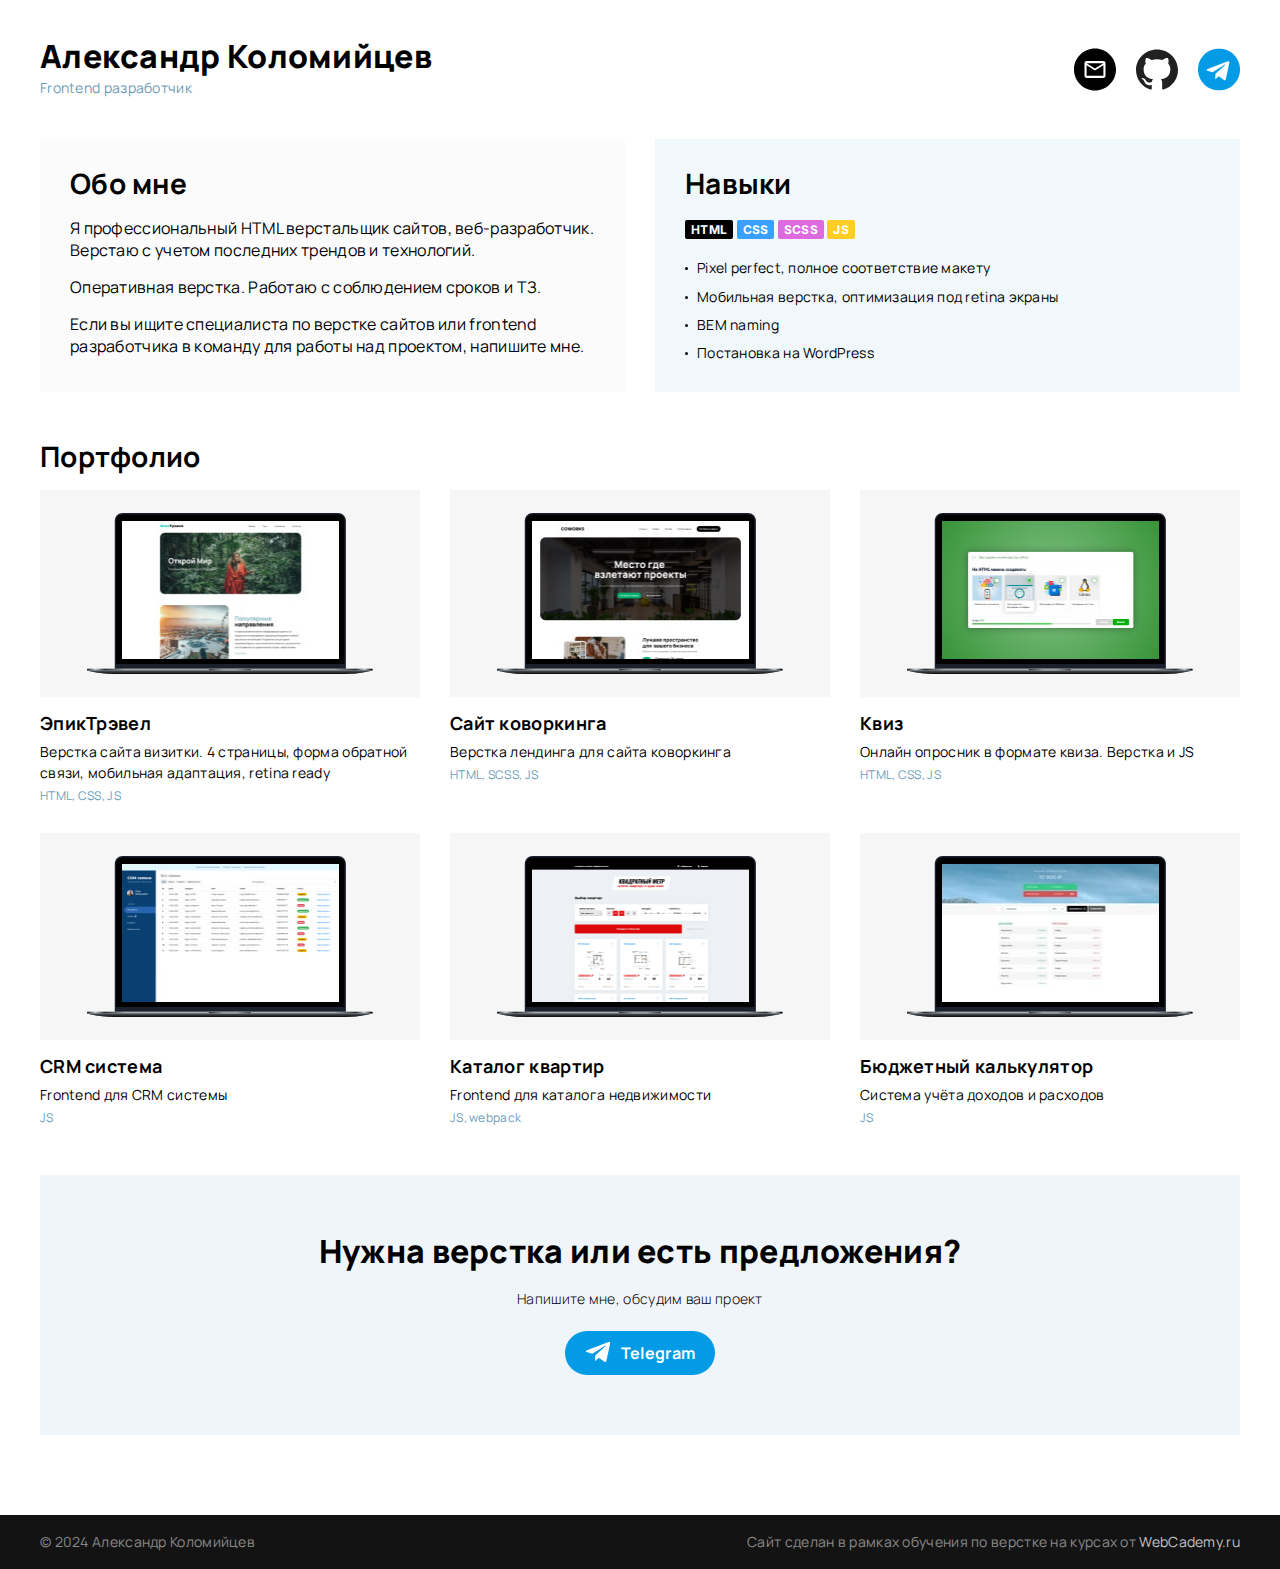
==== portfolio/index.html @ 0c03bd49 "Portfolio" ====
<!DOCTYPE html>
<html lang="ru">

<head>
    <meta charset="UTF-8">
    <meta name="viewport" content="width=device-width, initial-scale=1.0">
    <title>Портфолио Александр Коломийцев Frontend разработчик</title>
    <link type="image/x-icon" rel="shortcut icon" href="./img/favicons/favicons/icons/favicon-16x16.png">
    <link rel="stylesheet" href="./js/fancybox/fancybox.css">
    <link rel="stylesheet" href="./css/main.css">
</head>

<body class="sticky-footer">
    <header class="header">
        <div class="container">
            <div class="header__row">
                <div class="header__logo">
                    <a href="https://github.com/Alex-nzn">
                        <h1 class="header__logo-title title-h2">Александр Коломийцев</h1>
                        <div class="header__logo-link">Frontend разработчик</div>
                    </a>
                </div>
                <div class="header__socials">
                    <a href="mailto:xzczzc@inbox.ru"> <img src="./img/socials/email.svg" alt="Email"> </a>
                    <a href="https://github.com/Alex-nzn"> <img src="./img/socials/github.svg" alt="Github"> </a>
                    <a href="https://t.me/alex_nzn" target="_blank"> <img src="./img/socials/telegram.svg"
                            alt="Telegram"> </a>
                </div>
            </div>
        </div>
    </header>

    <main class="main">

        <div class="about">
            <div class="container">
                <div class="about__row">
                    <div class="about__block">
                        <h3 class="title-h3">Обо мне</h3>
                        <p>Я профессиональный HTML верстальщик сайтов, веб-разработчик. Верстаю с учетом последних
                            трендов и
                            технологий.</p>
                        <p>Оперативная верстка. Работаю с соблюдением сроков и ТЗ.</p>
                        <p>Если вы ищите специалиста по верстке сайтов или frontend разработчика в команду для работы
                            над
                            проектом, напишите мне.</p>
                    </div>
                    <div class="about__block about__block--list">
                        <h3 class="title-h3">Навыки</h3>
                        <div class="about__skills-colors">
                            <span class="about__skills-black">HTML</span>
                            <span class="about__skills-blue">CSS</span>
                            <span class="about__skills-pink">SCSS</span>
                            <span class="about__skills-yellow">JS</span>
                        </div>
                        <ul class="about__skills-list">
                            <li>
                                <p>Pixel perfect, полное соответствие макету</p>
                            </li>
                            <li>
                                <p>Мобильная верстка, оптимизация под retina экраны</p>
                            </li>
                            <li>
                                <p>BEM naming</p>
                            </li>
                            <li>
                                <p>Постановка на WordPress</p>
                            </li>
                        </ul>
                    </div>
                </div>
            </div>
        </div>

        <div class="portfolio">
            <div class="container">
                <h3 class="title-h3">Портфолио</h3>
                <div class="portfolio__wrapper">

                    <article class="portfolio__item" data-fancybox="album" data-src="#epic-travel">
                        <div class="portfolio__item-img" data-action="1">
                            <img class="frame__large" src="./img/projects/laptop.svg" alt="Laptop">
                            <img class="img__large" src="./img/projects/epic.jpg" srcset="./img/projects/epic@2x.jpg 2x"
                                alt="Epic">
                        </div>
                        <div class="portfolio__item-text">
                            <div class="text__title">ЭпикТрэвел</div>
                            <div class="text__desc">Верстка сайта визитки. 4 страницы, форма обратной связи,
                                мобильная адаптация, retina ready</div>
                            <a href="#!" class="link">HTML, CSS, JS</a>
                        </div>
                    </article>

                    <article class="portfolio__item" data-fancybox="album" data-src="#coworks">
                        <div class="portfolio__item-img" data-action="2">
                            <img class="frame__large" src="./img/projects/laptop.svg" alt="Laptop">
                            <img class="img__large" src="./img/projects/coworks.jpg"
                                srcset="./img/projects/coworks@2x.jpg 2x" alt="Coworks">
                        </div>
                        <div class="portfolio__item-text">
                            <div class="text__title">Сайт коворкинга</div>
                            <div class="text__desc">Верстка лендинга для сайта коворкинга</div>
                            <a href="#!" class="link">HTML, SCSS, JS</a>
                        </div>
                    </article>

                    <article class="portfolio__item" data-fancybox="album" data-src="#quiz">
                        <div class="portfolio__item-img">
                            <img class="frame__large" src="./img/projects/laptop.svg" alt="Laptop">
                            <img class="img__large" src="./img/projects/quiz.jpg" srcset="./img/projects/quiz@2x.jpg 2x"
                                alt="Quiz">
                        </div>
                        <div class="portfolio__item-text">
                            <div class="text__title">Квиз</div>
                            <div class="text__desc">Онлайн опросник в формате квиза. Верстка и JS</div>
                            <a href="#!" class="link">HTML, CSS, JS</a>
                        </div>
                    </article>

                    <article class="portfolio__item" data-fancybox="album" data-src="#crm">
                        <div class="portfolio__item-img">
                            <img class="frame__large" src="./img/projects/laptop.svg" alt="Laptop">
                            <img class="img__large" src="./img/projects/crm.jpg" srcset="./img/projects/crm@2x.jpg 2x"
                                alt="Crm">
                        </div>
                        <div class="portfolio__item-text">
                            <div class="text__title">CRM система</div>
                            <div class="text__desc">Frontend для CRM системы</div>
                            <a href="#!" class="link">JS</a>
                        </div>
                    </article>

                    <article class="portfolio__item" data-fancybox="album" data-src="#spa">
                        <div class="portfolio__item-img">
                            <img class="frame__large" src="./img/projects/laptop.svg" alt="Laptop">
                            <img class="img__large" src="./img/projects/spa.jpg" srcset="./img/projects/spa@2x.jpg 2x"
                                alt="Spa">
                        </div>
                        <div class="portfolio__item-text">
                            <div class="text__title">Каталог квартир</div>
                            <div class="text__desc">Frontend для каталога недвижимости</div>
                            <a href="#!" class="link">JS, webpack</a>
                        </div>
                    </article>

                    <article class="portfolio__item" data-fancybox="album" data-src="#budget-calculator">
                        <div class="portfolio__item-img">
                            <img class="frame__large" src="./img/projects/laptop.svg" alt="Laptop">
                            <img class="img__large" src="./img/projects/budget-calculator.jpg"
                                srcset="./img/projects/budget-calculator@2x.jpg 2x" alt="Budget-calculator">
                        </div>
                        <div class="portfolio__item-text">
                            <div class="text__title">Бюджетный калькулятор</div>
                            <div class="text__desc">Система учёта доходов и расходов</div>
                            <a href="#!" class="link">JS</a>
                        </div>
                    </article>

                    <!-- <article class="portfolio__item" data-fancybox data-src="#crm-react">
                        <div class="portfolio__item-img">
                            <img class="frame__large" src="./img/projects/laptop.svg" alt="Laptop">
                            <img class="img__large" src="./img/projects/crm.jpg" srcset="./img/projects/crm@2x.jpg 2x"
                                alt="Crm">
                            <img class="img__large  img__large--react-logo-home" src="./img/icons/react-logo.svg"
                                alt="React">
                        </div>
                        <div class="portfolio__item-text">
                            <div class="text__title">CRM система</div>
                            <div class="text__desc">Frontend для CRM системы</div>
                            <a href="#!" class="link">JS</a>
                        </div>
                    </article> -->
                </div>
            </div>
        </div>

        <div class="cta">
            <div class="container">
                <div class="cta__content">
                    <h2 class="title-h2">Нужна верстка или есть предложения?</h2>
                    <div class="cta__content-text">Напишите мне, обсудим ваш проект</div>
                    <a href="https://t.me/alex_nzn" class="cta__content-btn" target="_blank"><img
                            src="./img/icons/telegram.svg" alt="">Telegram</a>
                </div>
            </div>
        </div>

    </main>

    <footer class="footer">
        <div class="container">
            <div class="footer__row">
                <div class="footer__left">© 2024 Александр Коломийцев</div>
                <div class="footer__right">Сайт сделан в рамках обучения по верстке на курсах от
                    <a href="https://webcademy.ru/" target="_blank">WebCademy.ru</a>
                </div>
            </div>
        </div>
    </footer>

    <!--------------Modal-------------->
    <section class="modal" id="epic-travel">
        <div class="modal__img">
            <img class="frame__large" src="./img/projects/laptop-big.svg" alt="Laptop">
            <img class="img__large img__large--modal" src="./img/projects/epic-lg.jpg"
                srcset="./img/projects/epic-lg@2x.jpg 2x" alt="Epic">
        </div>
        <div class="modal__item-text">
            <div class="text__title text__title--modal">ЭпикТрэвел</div>
            <div class="text__desc text__desc--modal">
                <p>Верстка сайта визитки. 3 страницы, форма обратной связи, мобильная адаптация, retina ready.
                </p>
                <p>Страницы:</p>
            </div>
            <div class="modal__links">
                <ul>
                    <li><a href="https://alex-nzn.github.io/Epic-travel/index.html" target="_blank">Главная</a></li>
                    <li><a href="https://alex-nzn.github.io/Epic-travel/tours.html" target="_blank">Туры и
                            направления</a></li>
                    <li><a href="https://alex-nzn.github.io/Epic-travel/about.html" target="_blank">О компании</a></li>
                    <li><a href="https://alex-nzn.github.io/Epic-travel/contacts.html" target="_blank">Контакты</a></li>
                </ul>
            </div>
            <div><a href="#!" class="link">HTML, CSS, JS</a></div>

            <div class="btns">
                <div class="modal-btn"> <a href="https://alex-nzn.github.io/Epic-travel" target="_blank"><img
                            src="./img/icons/link.svg" alt="">Смотреть демо</a></div>
                <!-- <a href="#!"><img src="./img/icons/site.svg" alt="">Сайт клиента</a> -->
                <div><a href="https://github.com/Alex-nzn/Epic-travel"><img src="./img/icons/github.svg" alt="">GitHub
                        проекта</a></div>
            </div>
        </div>
    </section>

    <section class="modal" id="coworks">
        <div class="modal__img">
            <img class="frame__large" src="./img/projects/laptop-big.svg" alt="Laptop">
            <img class="img__large img__large--modal" src="./img/projects/coworks-lg.jpg"
                srcset="./img/projects/coworks-lg@2x.jpg 2x" alt="Epic">
        </div>
        <div class="modal__item-text">
            <div class="text__title text__title--modal">ЭпикТрэвел</div>
            <div class="text__desc text__desc--modal">
                <p>Верстка лендинга для сайта коворкинга</p>
            </div>

            <div><a href="#!" class="link">HTML, SCSS, JS</a></div>

            <div class="btns">
                <div class="modal-btn"> <a href="https://alex-nzn.github.io/Coworks/" target="_blank"><img
                            src="./img/icons/link.svg" alt="">Смотреть демо</a></div>
                <!-- <a href="#!"><img src="./img/icons/site.svg" alt="">Сайт клиента</a> -->
                <div><a href="https://github.com/Alex-nzn/Coworks"><img src="./img/icons/github.svg" alt="">GitHub
                        проекта</a></div>
            </div>
        </div>
    </section>

    <section class="modal" id="quiz">
        <div class="modal__img">
            <img class="frame__large" src="./img/projects/laptop-big.svg" alt="Laptop">
            <img class="img__large img__large--modal" src="./img/projects/quiz-lg.jpg"
                srcset="./img/projects/quiz-lg@2x.jpg 2x" alt="Quiz">
        </div>
        <div class="modal__item-text">
            <div class="text__title text__title--modal">ЭпикТрэвел</div>
            <div class="text__desc text__desc--modal">
                <p>Онлайн опросник в формате квиза. Верстка и JS</p>
            </div>

            <div><a href="#!" class="link">HTML, CSS, JS</a></div>

            <div class="btns">
                <div class="modal-btn"> <a href="https://alex-nzn.github.io/Quiz/" target="_blank"><img
                            src="./img/icons/link.svg" alt="">Смотреть демо</a></div>
                <!-- <a href="#!"><img src="./img/icons/site.svg" alt="">Сайт клиента</a> -->
                <div><a href="https://github.com/Alex-nzn/Quiz"><img src="./img/icons/github.svg" alt="">GitHub
                        проекта</a></div>
            </div>
        </div>
    </section>

    <section class="modal" id="crm">
        <div class="modal__img">
            <img class="frame__large" src="./img/projects/laptop-big.svg" alt="Laptop">
            <img class="img__large img__large--modal" src="./img/projects/crm-lg.jpg"
                srcset="./img/projects/crm-lg@2x.jpg 2x" alt="Crm">
        </div>
        <div class="modal__item-text">
            <div class="text__title text__title--modal">ЭпикТрэвел</div>
            <div class="text__desc text__desc--modal">
                <p>Frontend для CRM системы</p>

            </div>

            <div><a href="#!" class="link">JS</a></div>

            <div class="btns">
                <div class="modal-btn"> <a href="https://alex-nzn.github.io/CRM/index.html" target="_blank"><img
                            src="./img/icons/link.svg" alt="">Смотреть демо</a></div>
                <!-- <a href="#!"><img src="./img/icons/site.svg" alt="">Сайт клиента</a> -->
                <div><a href="https://github.com/Alex-nzn/CRM"><img src="./img/icons/github.svg" alt="">GitHub
                        проекта</a></div>
            </div>
        </div>
    </section>

    <section class="modal" id="spa">
        <div class="modal__img">
            <img class="frame__large" src="./img/projects/laptop-big.svg" alt="Laptop">
            <img class="img__large img__large--modal" src="./img/projects/spa-lg.jpg"
                srcset="./img/projects/spa-lg@2x.jpg 2x" alt="Spa">
        </div>
        <div class="modal__item-text">
            <div class="text__title text__title--modal">ЭпикТрэвел</div>
            <div class="text__desc text__desc--modal">
                <p>Frontend для каталога недвижимости</p>
            </div>

            <div><a href="#!" class="link">JS, webpack </a></div>

            <div class="btns">
                <div class="modal-btn"> <a href="https://alex-nzn.github.io/Kvadratniy-metr/" target="_blank"><img
                            src="./img/icons/link.svg" alt="">Смотреть демо</a></div>
                <!-- <a href="#!"><img src="./img/icons/site.svg" alt="">Сайт клиента</a> -->
                <div><a href="https://github.com/Alex-nzn/Kvadratniy-metr"><img src="./img/icons/github.svg"
                            alt="">GitHub проекта</a></div>
            </div>
        </div>
    </section>

    <section class="modal" id="budget-calculator">
        <div class="modal__img">
            <img class="frame__large" src="./img/projects/laptop-big.svg" alt="Laptop">
            <img class="img__large img__large--modal" src="./img/projects/budget-calculator-lg.jpg"
                srcset="./img/projects/budget-calculator-lg@2x.jpg 2x" alt="Budget-calculator">
        </div>
        <div class="modal__item-text">
            <div class="text__title text__title--modal">Бюджетный калькулятор</div>
            <div class="text__desc text__desc--modal">
                <p>Система учёта доходов и расходов</p>
            </div>

            <div><a href="#!" class="link">JS</a></div>

            <div class="btns">
                <div class="modal-btn"> <a href="https://alex-nzn.github.io/Budget-calculator/" target="_blank"><img
                            src="./img/icons/link.svg" alt="">Смотреть демо</a></div>
                <!-- <a href="#!"><img src="./img/icons/site.svg" alt="">Сайт клиента</a> -->
                <div><a href="https://github.com/Alex-nzn/Budget-calculator"><img src="./img/icons/github.svg"
                            alt="">GitHub проекта</a></div>
            </div>
        </div>
    </section>

    <!-- <section class="modal" id="crm-react">
        <div class="modal__img">
            <img class="frame__large" src="./img/projects/laptop-big.svg" alt="Laptop">
            <img class="img__large img__large--modal" src="./img/projects/crm-lg.jpg"
                srcset="./img/projects/crm-lg@2x.jpg 2x" alt="Crm">
            <img class="img__large  img__large--react-logo-modal" src="./img/icons/react-logo.svg" alt="React">
        </div>
        <div class="modal__item-text">
            <div class="text__title text__title--modal">ЭпикТрэвел</div>
            <div class="text__desc text__desc--modal">
                <p>Верстка сайта визитки. 3 страницы, форма обратной связи, мобильная адаптация, retina ready.
                </p>
                <p>Страницы:</p>
            </div>
            <div class="modal__links">
                <ul>
                    <li><a href="#!">Главная</a></li>
                    <li><a href="#!">Туры и направления</a></li>
                    <li><a href="#!">О компании</a></li>
                    <li><a href="#!">Контакты</a></li>
                </ul>
            </div>
            <div><a href="#!" class="link">HTML, SCSS, JS, PHP</a></div>

            <div class="btns">
                <div class="modal-btn"> <a href="#!"><img src="./img/icons/link.svg" alt="">Смотреть демо</a></div>
                 <a href="#!"><img src="./img/icons/site.svg" alt="">Сайт клиента</a> 
                <div><a href="#!"><img src="./img/icons/github.svg" alt="">GitHub проекта</a></div>
            </div>
        </div>
    </section> -->

    <!----------Vendors------------>
    <script src="./js/fancybox/fancybox.umd.js"></script>

    <!----------Скрипты------------>
    <script src="./js/modal.js"></script>


</body>

</html>
---- portfolio/css/main.css ----
/* Reset and base styles  */
@import url(https://fonts.googleapis.com/css?family=Manrope:300,regular,700,800);
@import url(https://fonts.googleapis.com/css?family=Inter:regular,700);
* {
  padding: 0px;
  margin: 0px;
  border: none;
}

*,
*::before,
*::after {
  box-sizing: border-box;
}

/* Links */
a, a:link, a:visited {
  text-decoration: none;
}

a:hover {
  text-decoration: none;
}

/* Common */
aside, nav, footer, header, section, main {
  display: block;
}

h1, h2, h3, h4, h5, h6, p {
  font-size: inherit;
  font-weight: inherit;
}

ul, ul li {
  list-style: none;
}

img {
  vertical-align: top;
}

img, svg {
  max-width: 100%;
  height: auto;
}

address {
  font-style: normal;
}

/* Form */
input, textarea, button, select {
  font-family: inherit;
  font-size: inherit;
  color: inherit;
  background-color: transparent;
}

input::-ms-clear {
  display: none;
}

button, input[type=submit] {
  display: inline-block;
  box-shadow: none;
  background-color: transparent;
  background: none;
  cursor: pointer;
}

input:focus, input:active,
button:focus, button:active {
  outline: none;
}

button::-moz-focus-inner {
  padding: 0;
  border: 0;
}

label {
  cursor: pointer;
}

legend {
  display: block;
}

.fancybox__container {
  --fancybox-bg: rgba(0,0,0,.5);
}

.f-thumbs__slide__button {
  height: 0;
}

html {
  scroll-behavior: smooth;
}

body {
  font-family: "Manrope", sans-serif;
  font-size: 16px;
  letter-spacing: 0.3px;
  color: #000;
}

.sticky-footer {
  min-height: 100vh;
  display: flex;
  flex-direction: column;
}

a {
  color: #0F7DFF;
  text-decoration: underline;
}

a:focus-visible {
  outline: none;
}

.title-section {
  font-weight: 800;
  font-size: 42px;
  line-height: 1.2;
  color: #000;
}
@media (max-width: 1230px) {
  .title-section {
    font-size: 32px;
  }
}
@media (max-width: 768px) {
  .title-section {
    font-size: 24px;
  }
}

.none {
  display: none !important;
}

@media (max-width: 1230px) {
  .visible-desktop {
    display: none;
  }
}

.visually-hidden {
  clip: rect(0 0 0 0);
  -webkit-clip-path: inset(50%);
          clip-path: inset(50%);
  height: 1px;
  overflow: hidden;
  position: absolute;
  white-space: nowrap;
  width: 1px;
}

.no-scroll {
  overflow-y: hidden;
}

.title-xs {
  font-weight: 700;
  font-size: 24px;
  margin-bottom: 20px;
}

.title-s-mb20 {
  font-weight: 700;
  font-size: 28px;
  margin-bottom: 20px;
}
@media (max-width: 1230px) {
  .title-s-mb20 {
    font-size: 24px;
  }
}
@media (max-width: 768px) {
  .title-s-mb20 {
    margin-bottom: 10px;
  }
}

.title-s-mb18 {
  font-weight: 700;
  font-size: 28px;
  margin-bottom: 20px;
}
@media (max-width: 1230px) {
  .title-s-mb18 {
    font-size: 24px;
    margin-bottom: 18px;
  }
}
@media (max-width: 768px) {
  .title-s-mb18 {
    margin-bottom: 18px;
  }
}

.title-h3 {
  font-weight: 700;
  font-size: 28px;
  line-height: 1;
}
@media (max-width: 768px) {
  .title-h3 {
    font-size: 24px;
  }
}

.title-h2 {
  font-weight: 800;
  font-size: 32px;
  line-height: 1;
}
@media (max-width: 1230px) {
  .title-h2 {
    font-size: 26px;
  }
}
@media (max-width: 768px) {
  .title-h2 {
    font-size: 22px;
    text-align: center;
  }
}

.container {
  width: 1230px;
  padding: 0 15px;
  margin: 0 auto;
}
@media (max-width: 1230px) {
  .container {
    width: 768px;
  }
}
@media (max-width: 768px) {
  .container {
    width: 360px;
  }
}
@media (max-width: 1230px) {
  .container--tablet-fluid {
    width: auto;
  }
}
@media (max-width: 768px) {
  .container--mobile-fluid {
    width: auto;
  }
}
.container--mobile-no-padding {
  padding: 0;
}

.header {
  padding: 40px 0;
}

.header__row {
  display: flex;
  flex-wrap: wrap;
  justify-content: space-between;
  align-items: center;
}

@media (max-width: 1230px) {
  .header__logo {
    padding: 30px 0;
  }
}
@media (max-width: 768px) {
  .header__logo {
    padding: 30px 0 20px 0;
  }
}

.header__logo-title {
  margin-bottom: 5px;
  color: #000;
}

.header__logo-link {
  color: #6B9DB9;
  font-size: 14px;
  line-height: 1.6;
}

.header__socials {
  display: flex;
  -moz-column-gap: 20px;
       column-gap: 20px;
}
.header__socials a {
  border-radius: 50%;
  transition: box-shadow 0.1s ease-in;
  color: black;
}
.header__socials a:hover {
  box-shadow: 0px 0px 10px -2px #0F7DFF;
}
@media (max-width: 768px) {
  .header__socials {
    margin-bottom: 30px;
  }
}

.about {
  padding-bottom: 50px;
}
@media (max-width: 1230px) {
  .about {
    margin-bottom: 40px;
  }
}

.about__row {
  display: flex;
  flex-wrap: wrap;
  gap: 30px;
}

.about__block {
  width: 585px;
  padding: 30px;
  background-color: #FBFBFB;
}
.about__block p + p {
  margin-top: 15px;
}
@media (max-width: 1230px) {
  .about__block {
    width: 354px;
  }
}

.about__block--list {
  background-color: #F1F8FB;
}
.about__block--list li + li {
  margin-top: 10px;
}
@media (max-width: 1230px) {
  .about__block--list {
    width: 354px;
    font-size: 24px;
  }
}

.about__block .title-h3 {
  margin-bottom: 20px;
}

.about__skills-list li {
  position: relative;
  list-style: none;
  line-height: 1.3;
  font-size: 14px;
}
.about__skills-list p {
  margin-left: 12px;
}

.about__skills-list li::before {
  content: "";
  top: 8px;
  position: absolute;
  left: 0;
  background-color: #000;
  width: 3px;
  height: 3px;
  border-radius: 50%;
}

.about__skills-colors {
  margin-bottom: 20px;
}

.about__skills-black {
  padding: 2px 6px;
  background-color: #000;
  color: #fff;
  border-radius: 2px;
  font-family: "Inter";
  font-weight: 700;
  font-size: 12px;
}

.about__skills-blue {
  padding: 2px 6px;
  background-color: #39A0FF;
  color: #fff;
  border-radius: 2px;
  font-family: "Inter";
  font-weight: 700;
  font-size: 12px;
}

.about__skills-pink {
  padding: 2px 6px;
  background-color: #DD6ADF;
  color: #fff;
  border-radius: 2px;
  font-family: "Inter";
  font-weight: 700;
  font-size: 12px;
}

.about__skills-yellow {
  padding: 2px 6px;
  background-color: #FFCE20;
  color: #fff;
  border-radius: 2px;
  font-family: "Inter";
  font-weight: 700;
  font-size: 12px;
}

.portfolio {
  padding-bottom: 50px;
}

.portfolio .title-h3 {
  margin-bottom: 20px;
}

.portfolio__wrapper {
  display: flex;
  flex-wrap: wrap;
  gap: 30px;
}

.portfolio__item {
  position: relative;
  width: 380px;
  height: auto;
  cursor: pointer;
}
@media (max-width: 1230px) {
  .portfolio__item {
    width: 354px;
  }
}

.portfolio__item:hover .portfolio__item-img {
  box-shadow: 0px 0px 20px -7px #039BE5;
}
.portfolio__item:hover .portfolio__item-text {
  color: #039BE5;
}

.portfolio__item-img {
  padding: 23px 47px;
  margin-bottom: 15px;
  background-color: #F6F6F6;
  transition: box-shadow 0.1s ease-in;
}
@media (max-width: 1230px) {
  .portfolio__item-img {
    padding: 23px 34px;
  }
}
@media (max-width: 768px) {
  .portfolio__item-img {
    padding: 23px 22px;
  }
}

.portfolio__item-text {
  display: flex;
  flex-direction: column;
  row-gap: 5px;
}

.text__title {
  font-weight: 700;
  line-height: 1.3;
  font-size: 18px;
}
.text__title--modal {
  font-size: 24px;
  margin-bottom: 10px;
}
@media (max-width: 768px) {
  .text__title--modal {
    font-size: 22px;
  }
}

.text__desc {
  line-height: 1.5;
  font-size: 14px;
}
.text__desc--modal p {
  line-height: 1.3;
  margin-bottom: 15px;
}
@media (max-width: 768px) {
  .text__desc--modal p {
    line-height: 1.5;
  }
}

.link {
  line-height: 1.3;
  font-size: 12px;
  color: #6B9DB9;
}

.img__large {
  position: absolute;
  left: 82px;
  top: 31px;
  width: 217px;
  height: 138px;
}
@media (max-width: 1230px) {
  .img__large {
    left: 69px;
    width: 217px;
  }
}
@media (max-width: 768px) {
  .img__large {
    left: 57.1px;
    width: 217px;
  }
}
.img__large--modal {
  width: 382px;
  height: 240px;
  left: 193px;
  top: 56px;
}
@media (max-width: 1230px) {
  .img__large--modal {
    left: 179px;
  }
}
@media (max-width: 768px) {
  .img__large--modal {
    width: 220px;
    height: 137px;
    left: 55px;
    top: 50px;
  }
}
.img__large--react-logo-home {
  left: 88px;
  top: 56px;
  height: 98px;
}
.img__large--react-logo-modal {
  left: 274px;
  top: 100px;
  height: 160px;
}

.cta {
  padding-bottom: 80px;
}

.cta__content {
  display: flex;
  flex-direction: column;
  row-gap: 25px;
  align-items: center;
  padding: 60px 15px;
  background-color: #F0F5F9;
}
@media (max-width: 768px) {
  .cta__content {
    row-gap: 20px;
    padding: 40px 15px;
  }
}

.cta__content-text {
  font-weight: 300;
  font-size: 14px;
  line-height: 1;
}

.cta__content-btn {
  background-color: #039BE5;
  padding: 11px 20px;
  border-radius: 80px;
  font-weight: 700;
  font-size: 16px;
  color: #fff;
  transition: all 0.2s ease-in;
}
.cta__content-btn:hover {
  background-color: #1c91cb;
}

.cta__content-btn img {
  margin-right: 10px;
}

.footer {
  background-color: #131313;
  margin-top: auto;
}

.footer__row {
  display: flex;
  justify-content: space-between;
  background-color: #131313;
  padding: 20px 0;
}
@media (max-width: 768px) {
  .footer__row {
    flex-direction: column;
    row-gap: 10px;
    padding: 10px 0;
  }
}

.footer__left {
  display: inline-block;
  font-weight: 400;
  font-size: 14px;
  line-height: 1;
  color: rgba(255, 255, 255, 0.5);
}

.footer__right {
  display: inline-block;
  font-weight: 400;
  font-size: 14px;
  line-height: 1;
  text-align: right;
  color: rgba(255, 255, 255, 0.5);
}
.footer__right a {
  color: rgba(255, 255, 255, 0.75);
}
@media (max-width: 768px) {
  .footer__right {
    text-align: left;
  }
}

.modal {
  display: none;
  position: relative;
  padding: 0px;
  width: 768px;
  background-color: #fff;
}
@media (max-width: 1230px) {
  .modal {
    width: 738px;
  }
}
@media (max-width: 768px) {
  .modal {
    width: 330px;
  }
}

.modal__body {
  background: #fff;
  transform: translate(0, -50%);
  transition: all 0.2s ease-in;
}

.modal__img {
  display: flex;
  flex-direction: column;
  align-items: center;
  padding: 40px 0 45px 0;
  background-color: #F6F6F6;
}
@media (max-width: 768px) {
  .modal__img {
    padding: 40px 20px 43px 20px;
  }
}

.modal--open .modal__body {
  transform: translate(0, 0);
}

.modal__item-text {
  padding: 20px 40px 30px;
}

.modal__links {
  color: #0F7DFF;
  font-size: 14px;
  line-height: 1.3;
  margin-bottom: 20px;
}
.modal__links a {
  margin-left: 12px;
}
.modal__links li {
  position: relative;
  list-style: none;
}
.modal__links li:not(:last-child) {
  margin-bottom: 10px;
}
.modal__links li:hover {
  font-weight: 600;
}

.modal__links li::before {
  content: "";
  position: absolute;
  background-color: #0F7DFF;
  width: 3px;
  height: 3px;
  top: 9px;
}

.btns {
  display: flex;
  -moz-column-gap: 10px;
       column-gap: 10px;
  margin-top: 20px;
  font-size: 14px;
  line-height: 1.3;
}
.btns a {
  display: flex;
  background-color: #F2F2F2;
  color: #000;
  padding: 6px 10px;
  border-radius: 3px;
}
.btns a:hover {
  background-color: #e4e4e4;
}
.btns img {
  margin-right: 5px;
}
@media (max-width: 768px) {
  .btns {
    flex-direction: column;
    row-gap: 11px;
  }
}/*# sourceMappingURL=main.css.map */
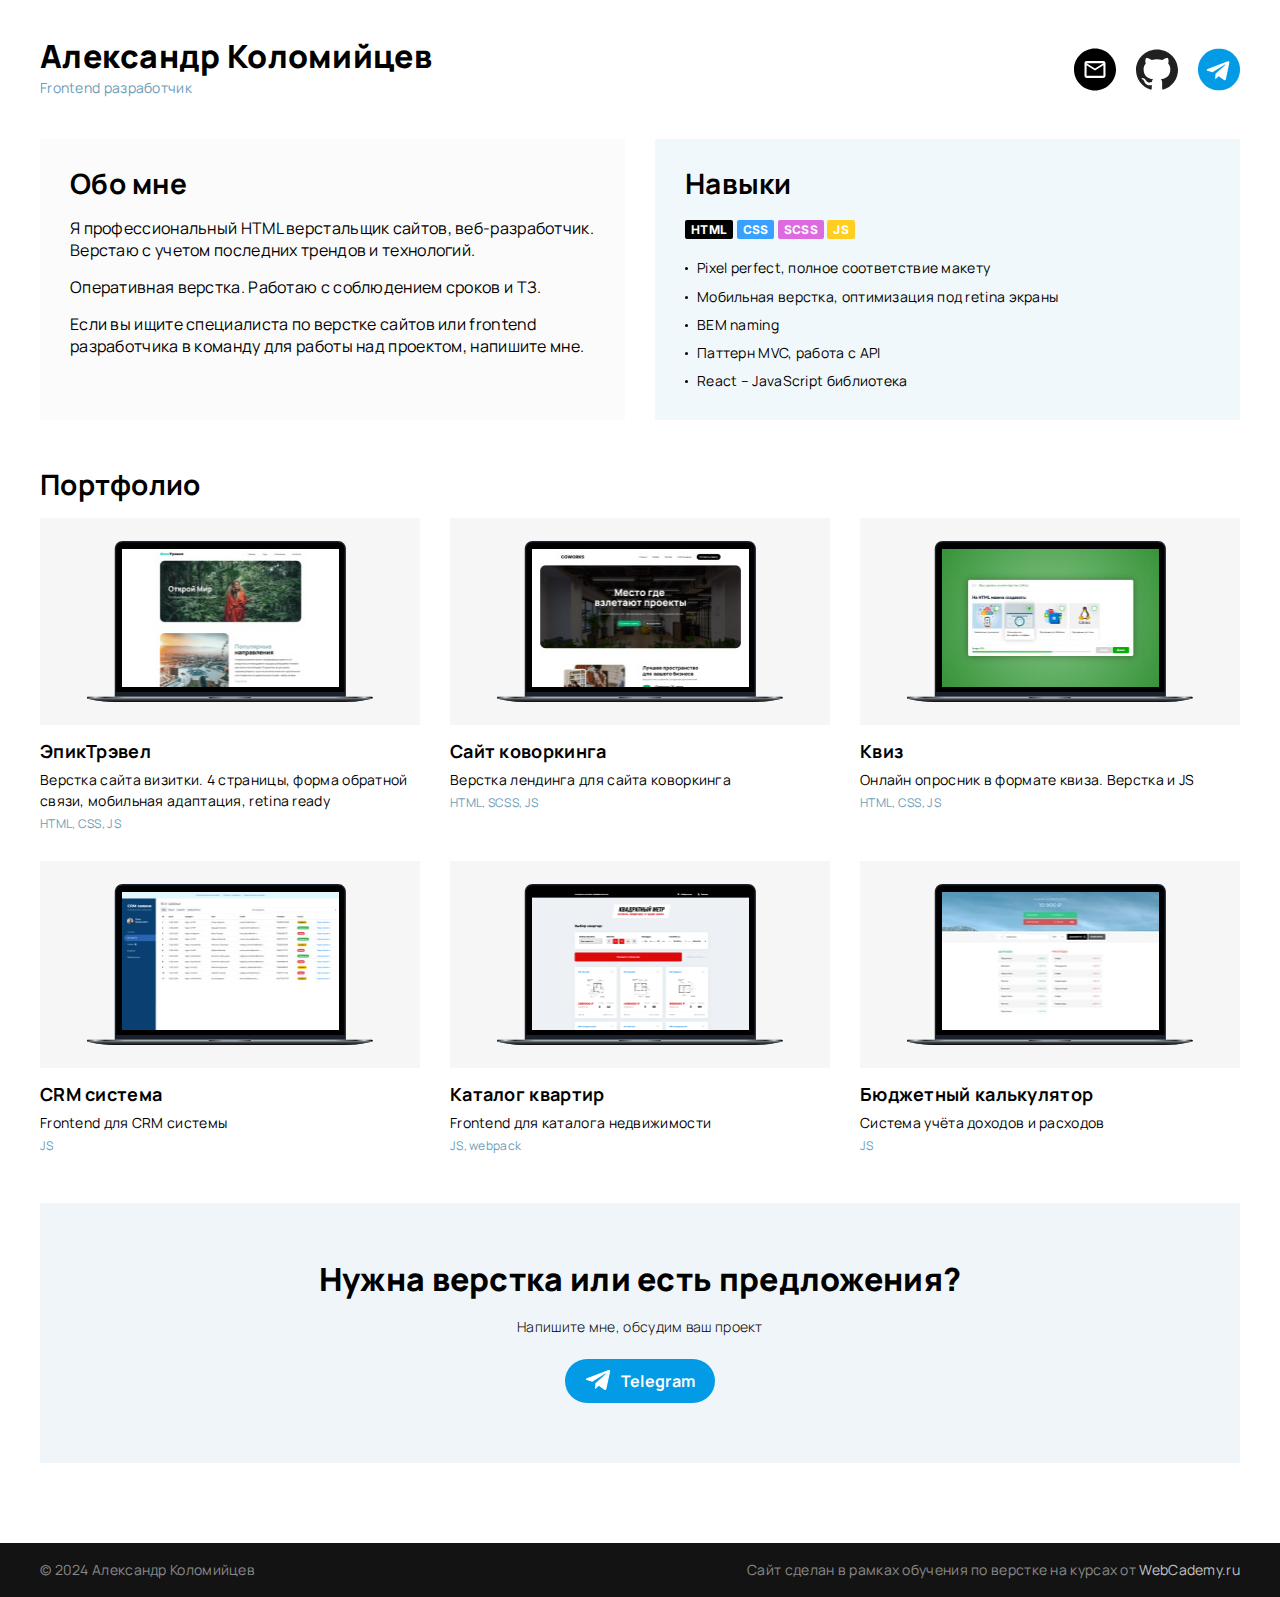
==== commit 19c397fa: "add skills" ====
--- a/portfolio/index.html
+++ b/portfolio/index.html
@@ -64,7 +64,10 @@
                                 <p>BEM naming</p>
                             </li>
                             <li>
-                                <p>Постановка на WordPress</p>
+                                <p>Паттерн MVC, работа с API</p>
+                            </li>
+                            <li>
+                                <p>React – JavaScript библиотека</p>
                             </li>
                         </ul>
                     </div>
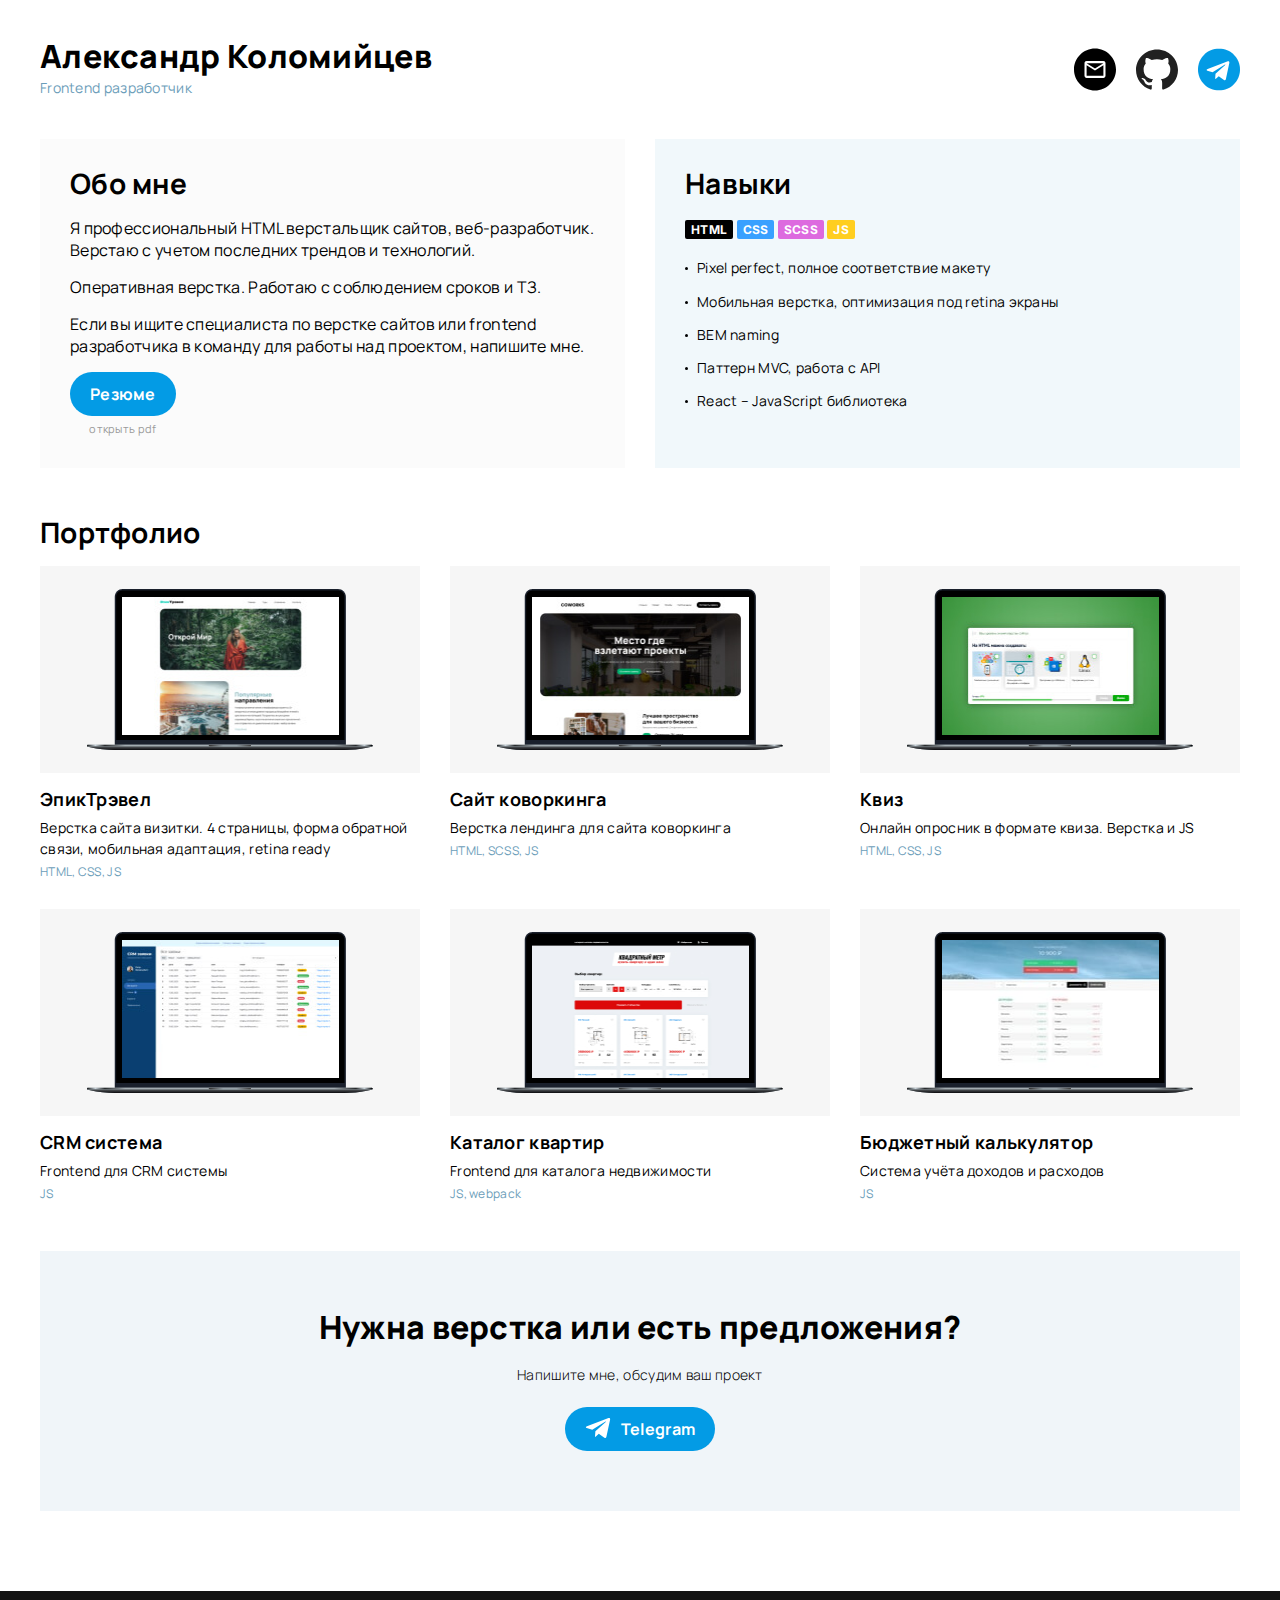
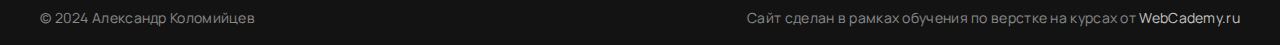
==== commit bda9846d: "add btn resume" ====
--- a/portfolio/index.html
+++ b/portfolio/index.html
@@ -44,6 +44,10 @@
                         <p>Если вы ищите специалиста по верстке сайтов или frontend разработчика в команду для работы
                             над
                             проектом, напишите мне.</p>
+                            <div class="about__btn">
+                            <a href="https://cloud.mail.ru/public/P7eT/4zomPTcyJ" target="_blank" class="cta__content-btn">Резюме</a>
+                            <span>открыть pdf</span>
+                            </div>
                     </div>
                     <div class="about__block about__block--list">
                         <h3 class="title-h3">Навыки</h3>
--- a/portfolio/css/main.css
+++ b/portfolio/css/main.css
@@ -270,6 +270,9 @@
   align-items: center;
 }
 
+.header__logo:hover .header__logo-link {
+  color: #1181b9;
+}
 @media (max-width: 1230px) {
   .header__logo {
     padding: 30px 0;
@@ -290,6 +293,7 @@
   color: #6B9DB9;
   font-size: 14px;
   line-height: 1.6;
+  transition: color 0.2s ease-in;
 }
 
 .header__socials {
@@ -299,11 +303,11 @@
 }
 .header__socials a {
   border-radius: 50%;
-  transition: box-shadow 0.1s ease-in;
+  transition: all 0.2s ease-in;
   color: black;
 }
 .header__socials a:hover {
-  box-shadow: 0px 0px 10px -2px #0F7DFF;
+  transform: scale(1.2);
 }
 @media (max-width: 768px) {
   .header__socials {
@@ -331,13 +335,25 @@
   padding: 30px;
   background-color: #FBFBFB;
 }
-.about__block p + p {
-  margin-top: 15px;
+.about__block p {
+  margin-bottom: 15px;
 }
 @media (max-width: 1230px) {
   .about__block {
     width: 354px;
   }
+}
+
+.about__btn {
+  display: inline-block;
+  text-align: center;
+}
+.about__btn a {
+  display: block;
+}
+.about__btn span {
+  font-size: 11px;
+  color: #999;
 }
 
 .about__block--list {
@@ -449,17 +465,17 @@
 }
 
 .portfolio__item:hover .portfolio__item-img {
-  box-shadow: 0px 0px 20px -7px #039BE5;
+  box-shadow: 0px 0px 20px -7px #1181b9;
 }
 .portfolio__item:hover .portfolio__item-text {
-  color: #039BE5;
+  color: #1181b9;
 }
 
 .portfolio__item-img {
   padding: 23px 47px;
   margin-bottom: 15px;
   background-color: #F6F6F6;
-  transition: box-shadow 0.1s ease-in;
+  transition: box-shadow 0.2s ease-in;
 }
 @media (max-width: 1230px) {
   .portfolio__item-img {
@@ -597,7 +613,7 @@
   transition: all 0.2s ease-in;
 }
 .cta__content-btn:hover {
-  background-color: #1c91cb;
+  background-color: #1181b9;
 }
 
 .cta__content-btn img {
@@ -640,7 +656,22 @@
   color: rgba(255, 255, 255, 0.5);
 }
 .footer__right a {
+  position: relative;
   color: rgba(255, 255, 255, 0.75);
+  border: 0px solid rgba(255, 255, 255, 0.75);
+}
+.footer__right a::after {
+  display: block;
+  content: "";
+  position: absolute;
+  left: 0;
+  width: 0;
+  height: 1px;
+  background-color: rgba(255, 255, 255, 0.75);
+  transition: all 0.2s ease-in;
+}
+.footer__right a:hover::after {
+  width: 100%;
 }
 @media (max-width: 768px) {
   .footer__right {
